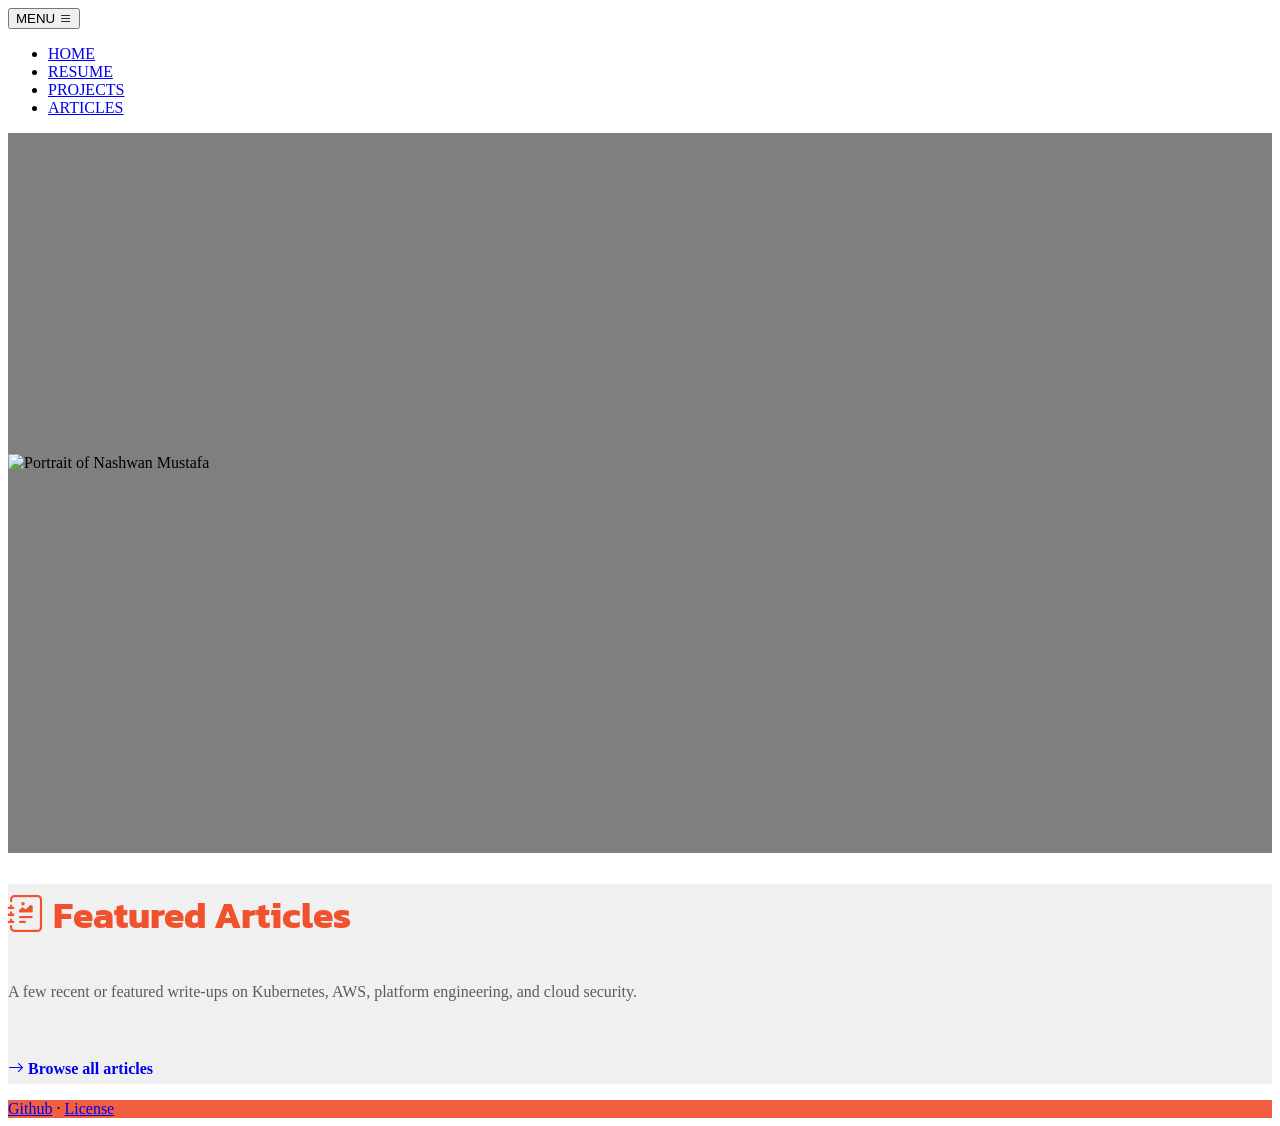
==== index.html @ 727911ab "improved auto-markdown version" ====
<!DOCTYPE html>
<html lang="en">

<head>
    <meta charset="utf-8" />
    <meta name="viewport" content="width=device-width, initial-scale=1, shrink-to-fit=no" />
    <meta name="description" content="Nashwan Mustafa, Lead Platform Engineer focused on Kubernetes, cloud platforms, DevSecOps, and technical writing." />
    <meta name="author" content="Nashwan Mustafa" />
    <title id="title"></title>
    <link rel="icon" type="image/x-icon" href="static/assets/favicon.ico" />
    <link href="https://cdn.jsdelivr.net/npm/bootstrap-icons@1.5.0/font/bootstrap-icons.css" rel="stylesheet" />
    <link rel="preconnect" href="https://fonts.gstatic.com" />
    <link href="https://fonts.googleapis.com/css2?family=Newsreader:ital,wght@0,600;1,600&amp;display=swap"
        rel="stylesheet" />
    <link
        href="https://fonts.googleapis.com/css2?family=Mulish:ital,wght@0,300;0,500;0,600;0,700;1,300;1,500;1,600;1,700&amp;display=swap"
        rel="stylesheet" />
    <link href="https://fonts.googleapis.com/css2?family=Kanit:ital,wght@0,400;1,400&amp;display=swap"
        rel="stylesheet" />
    <link type="text/css" href="static/css/styles.css" rel="stylesheet" />
    <link type="text/css" href="static/css/main.css" rel="stylesheet" />
</head>

<body id="page-top">
    <nav class="header navbar navbar-expand-lg navbar-light fixed-top shadow-sm" id="mainNav">
        <div class="container px-5">
            <a id="page-top-title" class="navbar-brand fw-bold" href="index.html"></a>
            <button class="navbar-toggler" type="button" data-bs-toggle="collapse" data-bs-target="#navbarResponsive"
                aria-controls="navbarResponsive" aria-expanded="false" aria-label="Toggle navigation">
                MENU
                <i class="bi-list"></i>
            </button>
            <div class="collapse navbar-collapse" id="navbarResponsive">
                <ul class="navbar-nav ms-auto me-4 my-3 my-lg-0">
                    <li class="nav-item">
                        <a class="nav-link me-lg-3" href="index.html">HOME</a>
                    </li>
                    <li class="nav-item">
                        <a class="nav-link me-lg-3" href="resume.html">RESUME</a>
                    </li>
                    <li class="nav-item">
                        <a class="nav-link me-lg-3" href="projects.html">PROJECTS</a>
                    </li>
                    <li class="nav-item">
                        <a class="nav-link me-lg-3" href="index_articles.html">ARTICLES</a>
                    </li>
                </ul>
            </div>
        </div>
    </nav>

    <section class="top-section" style="background-image: url('static/assets/img/background.jpeg');">
        <div class="top-section-content">
            <div class="container px-5">
                <div class="row">
                    <div class="col-lg-8">
                        <h2 id="top-section-bg-text" class="text-white display-3 lh-1 mb-4 font-alt" style="font-size: 40px;"></h2>
                    </div>
                    <div class="col-lg-4">
                        <div class="user-photo photo"><img class="shadow" src="static/assets/img/photo.png" alt="Portrait of Nashwan Mustafa"></div>
                    </div>
                </div>
            </div>
        </div>
    </section>

    <section class="bg-gradient-primary-to-secondary-light mt5 md5" id="home">
        <div class="container px-5">
            <header>
                <h2 id="home-subtitle" class="section-kicker"></h2>
            </header>
            <div class="main-body" id="home-md" data-md-section="home"></div>
        </div>
    </section>

    <section class="bg-gradient-primary-to-secondary-gray mt5 md5" id="articles">
        <div class="container px-5">
            <header>
                <h2><i class="bi bi-journal-richtext"></i>&nbsp;Featured Articles</h2>
            </header>
            <p class="section-intro">
                A few recent or featured write-ups on Kubernetes, AWS, platform engineering, and cloud security.
            </p>
            <div id="article-list-featured" class="article-grid" data-article-list="featured" data-article-limit="3"></div>
            <p class="section-link">
                <a href="index_articles.html"><i class="bi bi-arrow-right"></i>&nbsp;Browse all articles</a>
            </p>
        </div>
    </section>

    <footer class="bg-bottom text-center py-5" style="background-color: #f05f40;">
        <div class="container px-5">
            <div class="text-white-50 small">
                <div id="copyright-text" class="mb-2"></div>
                <a id="github-link" href="https://github.com/nbmustafa">Github</a>
                <span class="mx-1">&middot;</span>
                <a id="license-link" href="https://github.com/nbmustafa/nbmustafa.github.io/blob/gh-pages/LICENSE">License</a>
            </div>
        </div>
    </footer>

    <script type="text/javascript" src="static/js/bootstrap.bundle.min.js"></script>
    <script type="text/javascript" src="static/js/marked.min.js"></script>
    <script type="text/javascript" src="static/js/js-yaml.min.js"></script>
    <script>
        MathJax = {
            tex: { inlineMath: [['$', '$']] }
        };
    </script>
    <script type="text/javascript" id="MathJax-script" src="https://cdn.jsdelivr.net/npm/mathjax@3/es5/tex-svg.js"></script>
    <script type="text/javascript" src="static/js/scripts.js"></script>
</body>

</html>
---- static/css/main.css ----
@import "./styles.css";


:root{
    --h-title-color:#f0522e;
    --surface-color: #fffaf7;
    --border-soft: rgba(240, 82, 46, 0.16);
    --text-muted: #5f5a57;
}

.header {
    border-bottom: solid 2px var(--bs-blue);
}

.bg-bottom {
    background-color: var(--h-title-color);
}

.top-section {
    position: relative;
    padding: 10rem 0;
    background-position: center;
    background-size: cover;
    height: 25rem;
}

.top-section h2 {
    font-weight: 400;
}

.top-section .top-section-content {
    position: relative;
    z-index: 1;
}

.top-section:before {
    content: "";
    position: absolute;
    top: 0;
    left: 0;
    width: 100%;
    height: 100%;
    background: rgba(0, 0, 0, 0.5);
}

section header h2{
    font-family: "Kanit", -apple-system, BlinkMacSystemFont, "Segoe UI", Roboto, "Helvetica Neue", Arial, sans-serif, "Apple Color Emoji", "Segoe UI Emoji", "Segoe UI Symbol", "Noto Color Emoji" !important;
    color: var(--h-title-color);
    font-size: 2.3rem;
    line-height: 4rem;
}

section .main-body{
    font-size: 1.1rem;
    font-weight: 200;
    line-height: 2.4rem;
}

.section-kicker {
    color: var(--h-title-color);
    font-size: 1.1rem !important;
    letter-spacing: 0.06em;
    text-transform: uppercase;
}

.section-intro,
.section-link,
.article-back-link {
    color: var(--text-muted);
    font-size: 1rem;
    line-height: 1.8rem;
}

.page-header {
    padding-top: 2rem;
}

.page-hero {
    height: auto;
    min-height: 22rem;
    display: flex;
    align-items: flex-end;
}

.page-hero-copy {
    position: relative;
    z-index: 2;
    color: #fff;
    max-width: 44rem;
}

.page-hero-kicker {
    text-transform: uppercase;
    letter-spacing: 0.08em;
    font-size: 0.9rem;
    margin-bottom: 0.75rem;
}

.page-hero-title {
    font-size: clamp(2.5rem, 5vw, 4rem);
    margin-bottom: 1rem;
}

.page-hero-summary {
    font-size: 1.1rem;
    line-height: 1.9rem;
}

.article-grid,
.article-list {
    display: grid;
    gap: 1.5rem;
    margin-top: 2rem;
}

.article-grid {
    grid-template-columns: repeat(auto-fit, minmax(220px, 1fr));
}

.article-card {
    background: var(--surface-color);
    border: 1px solid var(--border-soft);
    border-radius: 1rem;
    padding: 1.5rem;
    box-shadow: 0 1rem 2.2rem rgba(28, 18, 13, 0.06);
}

.article-card-featured {
    height: 100%;
}

.article-meta {
    color: var(--h-title-color);
    font-size: 0.85rem;
    font-weight: 700;
    letter-spacing: 0.05em;
    margin-bottom: 0.8rem;
    text-transform: uppercase;
}

.article-card-title {
    font-size: 1.35rem;
    line-height: 1.6rem;
    margin-bottom: 0.9rem;
}

.article-card-summary {
    color: var(--text-muted);
    font-size: 1rem;
    line-height: 1.75rem;
    margin-bottom: 1rem;
}

.article-card-link {
    margin-bottom: 0;
}

.article-card-link a,
.section-link a,
.article-back-link a {
    font-weight: 700;
    text-decoration: none;
}


.bg-gradient-primary-to-secondary-light {
    background: linear-gradient(45deg, #fcfcfc, #ffffff) !important;
}

.bg-gradient-primary-to-secondary-gray {
    background: linear-gradient(45deg, #f0f0f0, #f1f1f1) !important;
}



.on-top {
    position: relative;
    z-index: 10000;
}

.top-bg {
    background-position: center;
    background-size: fill;
    width: 100%;
    height: 100%;
}

.top-bg::before {
    content: "";
    position: absolute;
    top: 0;
    left: 0;
    width: 100%;
    height: 100%;
    background: rgba(0, 0, 0, 0.4);
}



.photo {
    position: relative;
}

.photo img {
    margin-right: 10%;
    height: 12rem;
    margin-top: 8rem;
}


.photo .screen {
    position: absolute;
    background-size: cover;
    pointer-events: auto;
}

.photo .button {
    position: absolute;
    cursor: pointer;
}

@media screen and (max-width: 991px) {

    .page-hero {
        min-height: 18rem;
    }

    .photo img {
        height: 12rem;
        margin-top: 3rem;
    }

}

@media screen and (max-width: 736px) {

    .article-grid,
    .article-list {
        gap: 1rem;
    }

    .photo img {
        height: 7rem;
        margin-top: 7rem;
    }

}

/* 
.page-top-title {
    border-bottom: 2px solid red;
} */
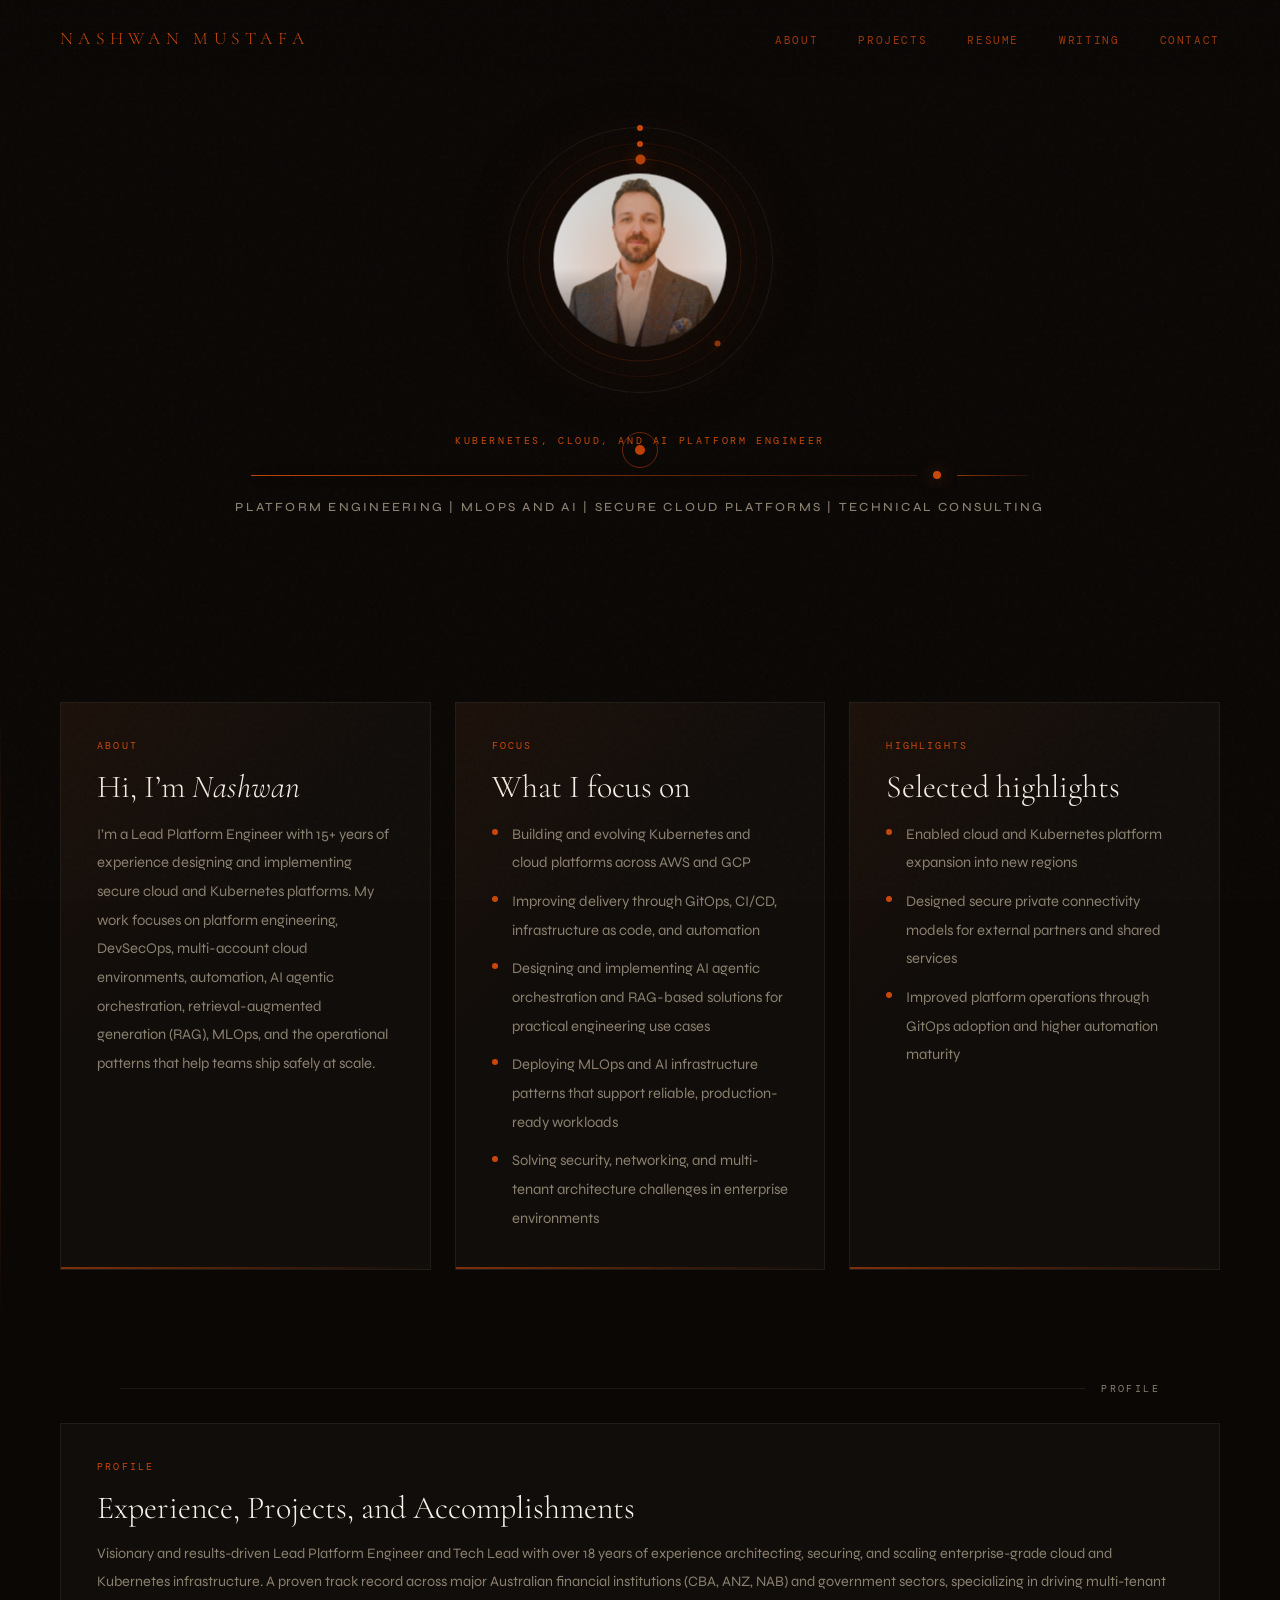
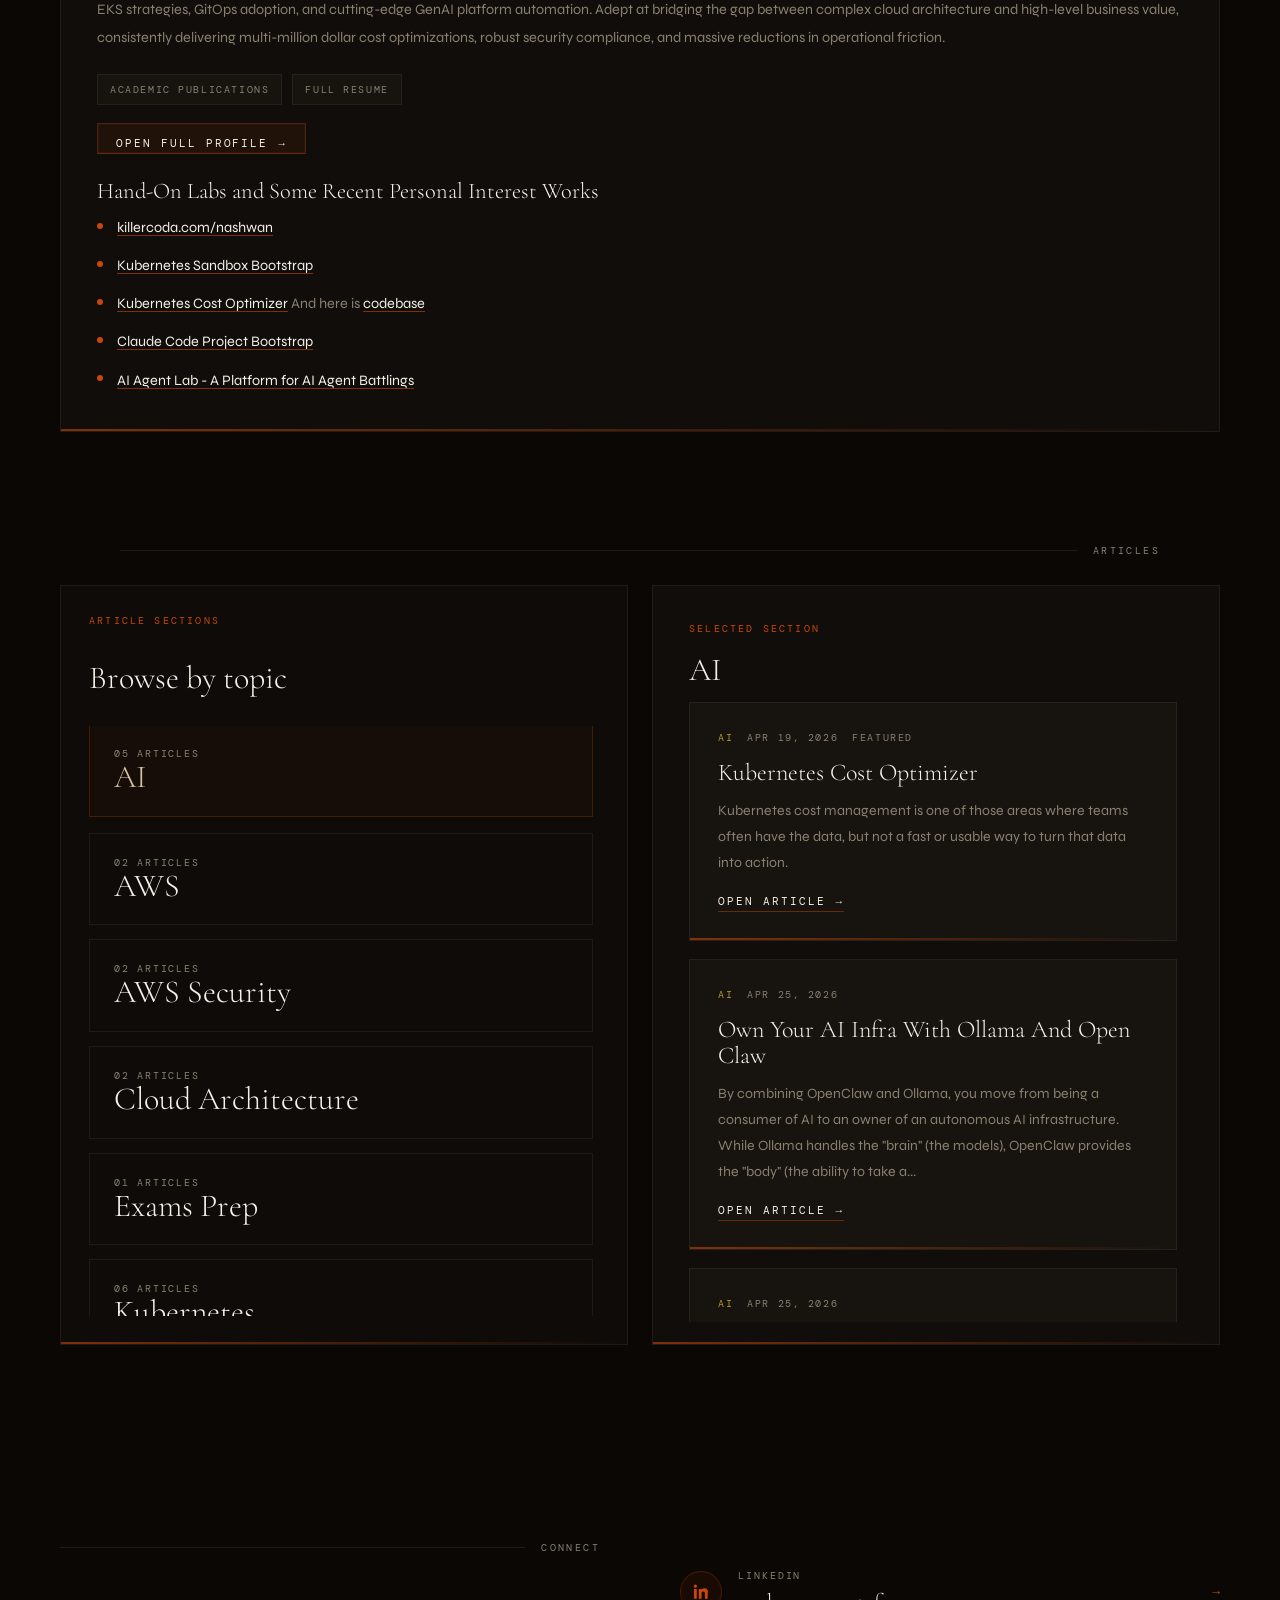
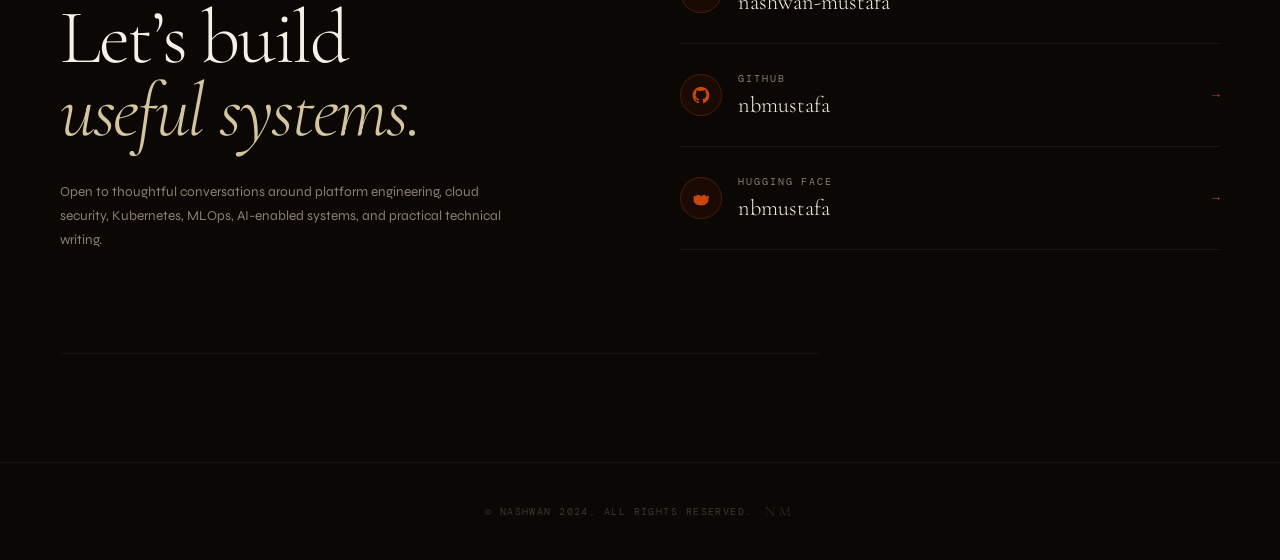
==== commit 0d2a14e7: "new style" ====
--- a/index.html
+++ b/index.html
@@ -1,114 +1,1543 @@
 <!DOCTYPE html>
 <html lang="en">
-
 <head>
-    <meta charset="utf-8" />
-    <meta name="viewport" content="width=device-width, initial-scale=1, shrink-to-fit=no" />
-    <meta name="description" content="Nashwan Mustafa, Lead Platform Engineer focused on Kubernetes, cloud platforms, DevSecOps, and technical writing." />
-    <meta name="author" content="Nashwan Mustafa" />
-    <title id="title"></title>
-    <link rel="icon" type="image/x-icon" href="static/assets/favicon.ico" />
-    <link href="https://cdn.jsdelivr.net/npm/bootstrap-icons@1.5.0/font/bootstrap-icons.css" rel="stylesheet" />
-    <link rel="preconnect" href="https://fonts.gstatic.com" />
-    <link href="https://fonts.googleapis.com/css2?family=Newsreader:ital,wght@0,600;1,600&amp;display=swap"
-        rel="stylesheet" />
-    <link
-        href="https://fonts.googleapis.com/css2?family=Mulish:ital,wght@0,300;0,500;0,600;0,700;1,300;1,500;1,600;1,700&amp;display=swap"
-        rel="stylesheet" />
-    <link href="https://fonts.googleapis.com/css2?family=Kanit:ital,wght@0,400;1,400&amp;display=swap"
-        rel="stylesheet" />
-    <link type="text/css" href="static/css/styles.css" rel="stylesheet" />
-    <link type="text/css" href="static/css/main.css" rel="stylesheet" />
+<meta charset="UTF-8">
+<meta name="viewport" content="width=device-width, initial-scale=1.0">
+<title>Nashwan Mustafa | Platform and AI Engineering</title>
+<link rel="icon" href="./favicon.ico?v=2" sizes="any">
+<link rel="shortcut icon" href="./favicon.ico?v=2" type="image/x-icon">
+<link rel="preconnect" href="https://fonts.googleapis.com">
+<link rel="preconnect" href="https://fonts.gstatic.com" crossorigin>
+<link href="https://fonts.googleapis.com/css2?family=Cormorant+Garamond:ital,wght@0,300;0,400;0,600;1,300;1,400&family=Syne:wght@400;500;700;800&family=DM+Mono:ital,wght@0,300;1,300&display=swap" rel="stylesheet">
+<style>
+  *, *::before, *::after { margin: 0; padding: 0; box-sizing: border-box; }
+
+  :root {
+    --ink: #0a0705;
+    --cream: #f5f0e8;
+    --sand: #d4c4a0;
+    --ember: #c8470a;
+    --gold: #b8972a;
+    --mist: #8a8070;
+    --deep: #1a1410;
+    --panel: rgba(212,196,160,0.03);
+    --line: rgba(212,196,160,0.08);
+  }
+
+  html { scroll-behavior: smooth; }
+
+  body {
+    background: var(--ink);
+    color: var(--cream);
+    font-family: 'Syne', sans-serif;
+    overflow-x: hidden;
+  }
+
+  body.custom-cursor-enabled {
+    cursor: none;
+  }
+
+  body::before {
+    content: '';
+    position: fixed;
+    inset: 0;
+    background-image: url("data:image/svg+xml,%3Csvg viewBox='0 0 256 256' xmlns='http://www.w3.org/2000/svg'%3E%3Cfilter id='noise'%3E%3CfeTurbulence type='fractalNoise' baseFrequency='0.9' numOctaves='4' stitchTiles='stitch'/%3E%3C/filter%3E%3Crect width='100%25' height='100%25' filter='url(%23noise)' opacity='0.04'/%3E%3C/svg%3E");
+    pointer-events: none;
+    z-index: 100;
+    opacity: 0.6;
+  }
+
+  a { color: inherit; }
+
+  .cursor {
+    position: fixed;
+    width: 10px;
+    height: 10px;
+    background: var(--ember);
+    border-radius: 50%;
+    pointer-events: none;
+    z-index: 9999;
+    transition: transform 0.1s ease;
+    mix-blend-mode: difference;
+    will-change: transform;
+  }
+
+  .cursor-ring {
+    position: fixed;
+    width: 36px;
+    height: 36px;
+    border: 1px solid rgba(200,71,10,0.5);
+    border-radius: 50%;
+    pointer-events: none;
+    z-index: 9998;
+    transition: transform 0.25s ease, width 0.3s, height 0.3s, border-color 0.3s;
+    will-change: transform;
+  }
+
+  .cursor-ring.hover {
+    width: 60px;
+    height: 60px;
+    border-color: var(--gold);
+  }
+
+  nav {
+    position: fixed;
+    top: 0;
+    left: 0;
+    right: 0;
+    z-index: 50;
+    padding: 28px 60px;
+    display: flex;
+    justify-content: space-between;
+    align-items: center;
+  }
+
+  nav::after {
+    content: '';
+    position: absolute;
+    inset: 0;
+    background: linear-gradient(to bottom, rgba(10,7,5,0.92), transparent);
+    z-index: -1;
+    pointer-events: none;
+  }
+
+  .nav-logo {
+    font-family: 'Cormorant Garamond', serif;
+    font-size: 1.1rem;
+    font-weight: 300;
+    letter-spacing: 0.3em;
+    text-transform: uppercase;
+    color: var(--ember);
+    text-decoration: none;
+  }
+
+  .nav-links {
+    display: flex;
+    gap: 40px;
+    list-style: none;
+  }
+
+  .nav-links a {
+    font-family: 'DM Mono', monospace;
+    font-size: 0.68rem;
+    letter-spacing: 0.15em;
+    text-transform: uppercase;
+    color: rgba(200,71,10,0.78);
+    text-decoration: none;
+    transition: color 0.3s;
+  }
+
+  .nav-links a:hover,
+  .nav-links a:focus-visible { color: var(--ember); }
+
+  .hero {
+    position: relative;
+    min-height: 78vh;
+    display: flex;
+    flex-direction: column;
+    align-items: center;
+    justify-content: flex-start;
+    overflow: hidden;
+    padding: 110px 60px 10px;
+  }
+
+  .hero-left {
+    display: flex;
+    flex-direction: column;
+    align-items: center;
+    justify-content: flex-start;
+    text-align: center;
+    padding: 24px 0 0;
+    margin-left: 0;
+    max-width: 900px;
+    position: relative;
+    z-index: 2;
+    order: 2;
+  }
+
+  .hero-eyebrow {
+    font-family: 'DM Mono', monospace;
+    font-size: 0.65rem;
+    letter-spacing: 0.25em;
+    color: var(--ember);
+    text-transform: uppercase;
+    margin-bottom: 24px;
+    opacity: 0;
+    animation: fadeUp 0.8s 0.3s forwards;
+  }
+
+  .hero-signal {
+    display: flex;
+    align-items: center;
+    gap: 16px;
+    justify-content: center;
+    width: 100%;
+    margin-bottom: 6px;
+    opacity: 0;
+    animation: fadeUp 0.9s 0.5s forwards;
+  }
+
+  .hero-signal-line {
+    display: block;
+    height: 1px;
+    border-radius: 999px;
+    background: linear-gradient(90deg, rgba(200,71,10,0.95), rgba(200,71,10,0.18));
+    box-shadow: 0 0 16px rgba(200,71,10,0.18);
+  }
+
+  .hero-signal-line.long {
+    position: relative;
+    width: clamp(420px, 52vw, 760px);
+    overflow: visible;
+  }
+
+  .hero-signal-line.short {
+    width: 72px;
+    opacity: 0.75;
+  }
+
+  .hero-signal-dot {
+    width: 8px;
+    height: 8px;
+    border-radius: 50%;
+    background: var(--ember);
+    box-shadow: 0 0 16px rgba(200,71,10,0.55);
+  }
+
+  .hero-role {
+    margin-top: 14px;
+    display: flex;
+    align-items: center;
+    justify-content: center;
+    opacity: 0;
+    animation: fadeUp 0.8s 0.8s forwards;
+  }
+
+  .hero-role-line {
+    display: none;
+  }
+
+  .hero-role-text {
+    white-space: nowrap;
+    font-size: 0.78rem;
+    font-weight: 500;
+    letter-spacing: 0.18em;
+    text-transform: uppercase;
+    color: var(--mist);
+  }
+
+  .hero-right {
+    position: relative;
+    width: 100%;
+    min-height: 300px;
+    overflow: visible;
+    order: 1;
+  }
+
+  .hero-art {
+    position: absolute;
+    top: 50%;
+    left: 50%;
+    display: flex;
+    align-items: center;
+    justify-content: center;
+    transform: translate(-50%, -50%);
+    z-index: 0;
+  }
+
+  .geo-ring {
+    position: absolute;
+    border-radius: 50%;
+    border: 1px solid rgba(212,196,160,0.08);
+  }
+
+  .geo-ring:nth-child(1) { width: 266px; height: 266px; animation: rotateSlow 40s linear infinite; }
+  .geo-ring:nth-child(2) { width: 234px; height: 234px; border-color: rgba(200,71,10,0.1); animation: rotateSlow 28s linear infinite reverse; }
+  .geo-ring:nth-child(3) { display: none; }
+
+  .geo-ring::before {
+    content: '';
+    position: absolute;
+    width: 6px;
+    height: 6px;
+    background: var(--ember);
+    border-radius: 50%;
+    top: -3px;
+    left: 50%;
+    transform: translateX(-50%);
+  }
+
+  .hero-portrait-wrap {
+    position: absolute;
+    top: 50%;
+    left: 50%;
+    display: flex;
+    align-items: center;
+    justify-content: center;
+    transform: translate(-50%, -50%);
+    z-index: 1;
+  }
+
+  .hero-portrait-orbit {
+    position: absolute;
+    width: 203px;
+    height: 203px;
+    border-radius: 50%;
+    border: 1px solid rgba(200,71,10,0.22);
+    opacity: 0.9;
+    animation: rotateSlow 24s linear infinite;
+  }
+
+  .hero-portrait-orbit::before,
+  .hero-portrait-orbit::after {
+    content: '';
+    position: absolute;
+    border-radius: 50%;
+  }
+
+  .hero-portrait-orbit::before {
+    width: 10px;
+    height: 10px;
+    top: -5px;
+    left: 50%;
+    transform: translateX(-50%);
+    background: var(--ember);
+    box-shadow: 0 0 18px rgba(200,71,10,0.65);
+  }
+
+  .hero-portrait-orbit::after {
+    width: 6px;
+    height: 6px;
+    right: 20px;
+    bottom: 14px;
+    background: rgba(200,71,10,0.78);
+    box-shadow: 0 0 14px rgba(200,71,10,0.45);
+  }
+
+  .hero-portrait-bg {
+    width: 173px;
+    height: 173px;
+    border-radius: 50%;
+    background: linear-gradient(160deg, #2a1f14 0%, #1a1008 60%, #0d0805 100%);
+    position: relative;
+    overflow: hidden;
+    opacity: 0;
+    animation: fadeIn 1.2s 1s forwards;
+    box-shadow: 0 0 120px rgba(200,71,10,0.12), inset 0 0 60px rgba(0,0,0,0.5);
+  }
+
+  .hero-portrait-bg:hover {
+    box-shadow: 0 0 150px rgba(200,71,10,0.18), inset 0 0 60px rgba(0,0,0,0.42);
+  }
+
+  .hero-portrait-image {
+    position: absolute;
+    inset: 0;
+    width: 100%;
+    height: 100%;
+    display: block;
+    object-fit: cover;
+    object-position: center 20%;
+    filter: saturate(0.98) contrast(1.06) brightness(1.02);
+    z-index: 0;
+    pointer-events: none;
+    user-select: none;
+    -webkit-user-select: none;
+    -webkit-user-drag: none;
+  }
+
+  .hero-portrait-bg::before {
+    content: '';
+    position: absolute;
+    inset: 0;
+    background:
+      linear-gradient(to top, rgba(10,7,5,0.68) 0%, rgba(10,7,5,0.12) 45%, rgba(10,7,5,0.18) 100%),
+      radial-gradient(circle at 50% 20%, rgba(212,196,160,0.18), transparent 55%);
+    z-index: 1;
+  }
+
+  .hero-portrait-bg::after {
+    content: none;
+    position: absolute;
+    bottom: 24px;
+    left: 50%;
+    transform: translateX(-50%);
+    font-family: 'Cormorant Garamond', serif;
+    font-size: 9rem;
+    font-weight: 300;
+    color: rgba(212,196,160,0.08);
+    letter-spacing: -0.05em;
+    line-height: 1;
+    z-index: 2;
+  }
+
+  .hero-portrait-glow {
+    position: absolute;
+    bottom: -40px;
+    left: 50%;
+    transform: translateX(-50%);
+    width: 200px;
+    height: 200px;
+    background: radial-gradient(circle, rgba(200,71,10,0.25) 0%, transparent 70%);
+    border-radius: 50%;
+    z-index: 2;
+  }
+
+  .hero-orbit-copy {
+    display: none;
+  }
+
+  .section-divider {
+    display: flex;
+    align-items: center;
+    gap: 16px;
+    padding: 0 60px;
+    margin-bottom: 28px;
+  }
+
+  .divider-num {
+    display: none;
+  }
+
+  .divider-line {
+    flex: 1;
+    height: 1px;
+    background: rgba(212,196,160,0.1);
+  }
+
+  .divider-label {
+    font-family: 'DM Mono', monospace;
+    font-size: 0.6rem;
+    letter-spacing: 0.25em;
+    text-transform: uppercase;
+    color: var(--mist);
+  }
+
+  .about {
+    padding: 0 60px 56px;
+    display: block;
+    position: relative;
+  }
+
+  .about::before {
+    content: '';
+    position: absolute;
+    top: 0;
+    left: 0;
+    width: 1px;
+    height: 100%;
+    background: linear-gradient(to bottom, transparent, rgba(200,71,10,0.2) 30%, rgba(200,71,10,0.2) 70%, transparent);
+  }
+
+  .about-heading {
+    font-family: 'Cormorant Garamond', serif;
+    font-size: clamp(2rem, 3vw, 3rem);
+    font-weight: 300;
+    line-height: 1.2;
+    color: var(--cream);
+    margin-bottom: 32px;
+  }
+
+  .about-heading em { font-style: italic; color: var(--sand); }
+
+  .about-grid {
+    display: grid;
+    grid-template-columns: repeat(3, minmax(0, 1fr));
+    gap: 24px;
+    align-items: stretch;
+  }
+
+  .about-card {
+    background: var(--panel);
+    border: 1px solid var(--line);
+    padding: 36px;
+    position: relative;
+    overflow: hidden;
+    min-height: 100%;
+    display: flex;
+    flex-direction: column;
+    transition: transform 0.3s ease, border-color 0.3s ease, background 0.3s ease;
+  }
+
+  .about-card::before {
+    content: '';
+    position: absolute;
+    left: 0;
+    right: 0;
+    bottom: 0;
+    height: 2px;
+    background: linear-gradient(90deg, var(--ember), transparent);
+    opacity: 0.6;
+  }
+
+  .about-card::after {
+    content: '';
+    position: absolute;
+    inset: 0;
+    background: linear-gradient(135deg, rgba(200,71,10,0.06), transparent 38%, transparent 100%);
+    pointer-events: none;
+  }
+
+  .about-card:hover {
+    transform: translateY(-4px);
+    border-color: rgba(200,71,10,0.2);
+    background: rgba(200,71,10,0.035);
+  }
+
+  .about-card-label {
+    font-family: 'DM Mono', monospace;
+    font-size: 0.62rem;
+    letter-spacing: 0.22em;
+    text-transform: uppercase;
+    color: var(--ember);
+    margin-bottom: 18px;
+  }
+
+  .about-card-title {
+    font-family: 'Cormorant Garamond', serif;
+    font-size: 2rem;
+    font-weight: 300;
+    line-height: 1.05;
+    color: var(--cream);
+    margin-bottom: 16px;
+  }
+
+  .rich-markdown {
+    font-size: 0.92rem;
+    line-height: 1.95;
+    color: var(--mist);
+  }
+
+  .rich-markdown > * + * { margin-top: 10px; }
+
+  .rich-markdown h1,
+  .rich-markdown h2,
+  .rich-markdown h3,
+  .rich-markdown h4 {
+    font-family: 'Cormorant Garamond', serif;
+    font-weight: 300;
+    line-height: 1.15;
+    color: var(--cream);
+    margin-top: 16px;
+    margin-bottom: 8px;
+  }
+
+  .rich-markdown > :first-child {
+    margin-top: 0;
+  }
+
+  .rich-markdown h2 { font-size: 2rem; }
+  .rich-markdown h3 { font-size: 1.4rem; }
+  .rich-markdown h4 { font-size: 1.1rem; color: var(--sand); }
+
+  .rich-markdown p { max-width: 860px; }
+
+  .rich-markdown ul,
+  .rich-markdown ol {
+    list-style: none;
+    display: grid;
+    gap: 10px;
+  }
+
+  .rich-markdown ul li,
+  .rich-markdown ol li {
+    position: relative;
+    padding-left: 20px;
+  }
+
+  .rich-markdown ul li::before,
+  .rich-markdown ol li::before {
+    content: '';
+    position: absolute;
+    left: 0;
+    top: 0.82em;
+    width: 6px;
+    height: 6px;
+    border-radius: 50%;
+    background: var(--ember);
+    transform: translateY(-50%);
+  }
+
+  .rich-markdown a {
+    color: var(--cream);
+    text-decoration-color: rgba(200,71,10,0.6);
+    text-underline-offset: 0.18em;
+  }
+
+  .rich-markdown strong { color: var(--cream); font-weight: 600; }
+  .rich-markdown em { color: var(--sand); }
+
+  .rich-markdown code {
+    font-family: 'DM Mono', monospace;
+    font-size: 0.86em;
+    color: var(--cream);
+    background: rgba(212,196,160,0.06);
+    padding: 0.12em 0.4em;
+    border-radius: 999px;
+  }
+
+  .rich-markdown pre {
+    background: rgba(0,0,0,0.28);
+    border: 1px solid var(--line);
+    padding: 22px;
+    overflow-x: auto;
+    border-radius: 4px;
+  }
+
+  .rich-markdown pre code {
+    background: none;
+    padding: 0;
+    border-radius: 0;
+    color: var(--sand);
+  }
+
+  .rich-markdown blockquote {
+    border-left: 2px solid rgba(200,71,10,0.45);
+    padding-left: 18px;
+    color: var(--sand);
+  }
+
+  .rich-markdown hr {
+    border: 0;
+    border-top: 1px solid rgba(212,196,160,0.14);
+    margin: 20px 0;
+  }
+
+  .rich-markdown img {
+    display: block;
+    max-width: 100%;
+    height: auto;
+    border-radius: 10px;
+    border: 1px solid rgba(212,196,160,0.08);
+  }
+
+  .table-wrap {
+    width: 100%;
+    overflow-x: auto;
+  }
+
+  .rich-markdown table {
+    width: 100%;
+    min-width: 520px;
+    border-collapse: collapse;
+    font-size: 0.88rem;
+  }
+
+  .rich-markdown th,
+  .rich-markdown td {
+    text-align: left;
+    vertical-align: top;
+    padding: 12px 14px;
+    border-bottom: 1px solid rgba(212,196,160,0.08);
+  }
+
+  .rich-markdown th {
+    color: var(--cream);
+    font-family: 'DM Mono', monospace;
+    font-size: 0.68rem;
+    letter-spacing: 0.12em;
+    text-transform: uppercase;
+    background: rgba(212,196,160,0.03);
+  }
+
+  .rich-markdown tbody tr:hover {
+    background: rgba(212,196,160,0.02);
+  }
+
+  .projects,
+  .resume,
+  .publications,
+  .writing {
+    padding: 56px 60px;
+  }
+
+  .projects-bg,
+  .writing-bg {
+    position: relative;
+  }
+
+  .projects-grid,
+  .resume-grid,
+  .writing-grid,
+  .publications-grid {
+    display: grid;
+    gap: 24px;
+  }
+
+  .projects-grid {
+    grid-template-columns: repeat(2, minmax(0, 1fr));
+  }
+
+  .projects-grid .resume-card.full {
+    grid-column: 1 / -1;
+  }
+
+  .resume-grid {
+    grid-template-columns: repeat(12, minmax(0, 1fr));
+  }
+
+  .writing-grid {
+    grid-template-columns: repeat(2, minmax(0, 1fr));
+    align-items: stretch;
+    grid-auto-rows: 1fr;
+  }
+
+  .writing-grid > * {
+    height: 100%;
+  }
+
+  .publications-grid {
+    grid-template-columns: 1fr;
+  }
+
+  .project-card,
+  .resume-card,
+  .publication-card,
+  .writing-panel,
+  .article-card,
+  .article-viewer-panel {
+    background: var(--panel);
+    border: 1px solid var(--line);
+    position: relative;
+    overflow: hidden;
+  }
+
+  .project-card,
+  .resume-card,
+  .publication-card,
+  .writing-panel { padding: 36px; }
+
+  .project-card::before,
+  .resume-card::before,
+  .publication-card::before,
+  .writing-panel::before,
+  .article-topic-card::before,
+  .article-card::before,
+  .article-viewer-panel::before {
+    content: '';
+    position: absolute;
+    left: 0;
+    right: 0;
+    bottom: 0;
+    height: 2px;
+    background: linear-gradient(90deg, var(--ember), transparent);
+    opacity: 0.6;
+  }
+
+  .project-index,
+  .resume-label,
+  .publication-label,
+  .writing-label {
+    font-family: 'DM Mono', monospace;
+    font-size: 0.62rem;
+    letter-spacing: 0.22em;
+    text-transform: uppercase;
+    color: var(--ember);
+    margin-bottom: 18px;
+  }
+
+  .project-title,
+  .resume-title,
+  .publication-title,
+  .writing-title {
+    font-family: 'Cormorant Garamond', serif;
+    font-size: 2rem;
+    font-weight: 300;
+    line-height: 1.05;
+    color: var(--cream);
+    margin-bottom: 16px;
+  }
+
+  .project-summary,
+  .resume-card .rich-markdown,
+  .publication-card .rich-markdown,
+  .writing-panel .rich-markdown {
+    font-size: 0.9rem;
+  }
+
+  .section-intro {
+    margin-bottom: 32px;
+  }
+
+  .project-points {
+    margin-top: 20px;
+    display: grid;
+    gap: 12px;
+    list-style: none;
+  }
+
+  .project-points li {
+    color: var(--mist);
+    padding-left: 18px;
+    position: relative;
+    line-height: 1.8;
+  }
+
+  .project-points li::before {
+    content: '';
+    position: absolute;
+    left: 0;
+    top: 0.8em;
+    width: 6px;
+    height: 6px;
+    border-radius: 50%;
+    background: var(--gold);
+    transform: translateY(-50%);
+  }
+
+  .resume-card.half {
+    grid-column: span 6;
+  }
+
+  .resume-card.third {
+    grid-column: span 4;
+  }
+
+  .resume-card.full {
+    grid-column: 1 / -1;
+  }
+
+  .resume-launcher .rich-markdown {
+    max-width: none;
+    width: 100%;
+  }
+
+  .resume-launcher .rich-markdown p {
+    max-width: none;
+    width: 100%;
+  }
+
+  .resume-meta {
+    display: flex;
+    flex-wrap: wrap;
+    gap: 10px;
+    margin-top: 22px;
+  }
+
+  .resume-meta span {
+    display: inline-flex;
+    align-items: center;
+    padding: 8px 12px;
+    border: 1px solid rgba(212,196,160,0.08);
+    background: rgba(212,196,160,0.03);
+    font-family: 'DM Mono', monospace;
+    font-size: 0.62rem;
+    letter-spacing: 0.16em;
+    text-transform: uppercase;
+    color: var(--mist);
+  }
+
+  .resume-link {
+    margin-top: 24px;
+    display: inline-flex;
+    align-items: center;
+    gap: 10px;
+    padding: 12px 18px;
+    border: 1px solid rgba(200,71,10,0.28);
+    background: rgba(200,71,10,0.08);
+    color: var(--cream);
+    box-shadow: inset 0 0 0 1px rgba(212,196,160,0.04);
+    transition: transform 0.25s ease, background 0.25s ease, border-color 0.25s ease;
+  }
+
+  .resume-link:hover,
+  .resume-link:focus-visible {
+    transform: translateY(-2px);
+    background: rgba(200,71,10,0.12);
+    border-color: rgba(200,71,10,0.42);
+  }
+
+  .resume-labs {
+    margin-top: 24px;
+  }
+
+  .articles-column,
+  .article-browser-results {
+    display: grid;
+    gap: 18px;
+  }
+
+  .article-topic-card {
+    display: flex;
+    flex-direction: column;
+    gap: 16px;
+    padding: 28px;
+    background: rgba(212,196,160,0.02);
+    border: 1px solid var(--line);
+    height: 760px;
+    overflow: hidden;
+    position: relative;
+  }
+
+  .article-topic-list {
+    display: grid;
+    gap: 14px;
+    overflow: auto;
+    min-height: 0;
+    padding-right: 6px;
+  }
+
+  .article-topic-list::-webkit-scrollbar {
+    width: 8px;
+  }
+
+  .article-topic-list::-webkit-scrollbar-thumb {
+    background: rgba(212,196,160,0.16);
+  }
+
+  .article-topic-name {
+    font-family: 'Cormorant Garamond', serif;
+    font-size: 2rem;
+    font-weight: 300;
+    line-height: 1.05;
+    color: var(--cream);
+  }
+
+  .article-topic-meta {
+    font-family: 'DM Mono', monospace;
+    font-size: 0.62rem;
+    letter-spacing: 0.18em;
+    text-transform: uppercase;
+    color: var(--mist);
+  }
+
+  .article-topic-button {
+    width: 100%;
+    text-align: left;
+    background: transparent;
+    border: 1px solid var(--line);
+    color: inherit;
+    padding: 22px 24px;
+    cursor: pointer;
+    transition: background 0.25s ease, border-color 0.25s ease, transform 0.25s ease;
+  }
+
+  .article-topic-button:hover,
+  .article-topic-button:focus-visible,
+  .article-topic-button.is-active {
+    background: rgba(200,71,10,0.05);
+    border-color: rgba(200,71,10,0.25);
+    transform: translateY(-2px);
+  }
+
+  .article-topic-button.is-active .article-topic-name {
+    color: var(--sand);
+  }
+
+  .article-card {
+    padding: 28px;
+    transition: transform 0.25s ease, border-color 0.25s ease, background 0.25s ease;
+  }
+
+  .article-card:hover,
+  .article-card:focus-visible {
+    transform: translateY(-4px);
+    border-color: rgba(200,71,10,0.25);
+    background: rgba(200,71,10,0.05);
+  }
+
+  .article-meta {
+    display: flex;
+    gap: 14px;
+    flex-wrap: wrap;
+    align-items: center;
+    margin-bottom: 16px;
+    font-family: 'DM Mono', monospace;
+    font-size: 0.62rem;
+    letter-spacing: 0.16em;
+    text-transform: uppercase;
+    color: var(--mist);
+  }
+
+  .article-topic {
+    color: var(--gold);
+  }
+
+  .article-title {
+    font-family: 'Cormorant Garamond', serif;
+    font-size: 1.5rem;
+    font-weight: 300;
+    line-height: 1.08;
+    color: var(--cream);
+    margin-bottom: 12px;
+  }
+
+  .article-summary {
+    color: var(--mist);
+    line-height: 1.85;
+    font-size: 0.88rem;
+  }
+
+  .article-link {
+    display: inline-flex;
+    margin-top: 18px;
+    align-items: center;
+    gap: 10px;
+    font-family: 'DM Mono', monospace;
+    font-size: 0.68rem;
+    letter-spacing: 0.18em;
+    text-transform: uppercase;
+    color: var(--cream);
+    text-decoration: none;
+    border-bottom: 1px solid rgba(200,71,10,0.45);
+    padding-bottom: 3px;
+  }
+
+  .article-browser-panel {
+    height: 760px;
+    overflow: hidden;
+  }
+
+  .article-browser-results {
+    max-height: 620px;
+    overflow: auto;
+    padding-right: 6px;
+  }
+
+  .article-browser-results::-webkit-scrollbar {
+    width: 8px;
+  }
+
+  .article-browser-results::-webkit-scrollbar-thumb {
+    background: rgba(212,196,160,0.16);
+  }
+
+  .vision-strip {
+    padding: 60px 0;
+    overflow: hidden;
+    border-top: 1px solid rgba(212,196,160,0.06);
+    border-bottom: 1px solid rgba(212,196,160,0.06);
+    position: relative;
+  }
+
+  .marquee-track {
+    display: flex;
+    gap: 0;
+    white-space: nowrap;
+    animation: marquee 22s linear infinite;
+  }
+
+  .marquee-item {
+    display: inline-flex;
+    align-items: center;
+    gap: 32px;
+    padding: 0 32px;
+    flex-shrink: 0;
+  }
+
+  .marquee-text {
+    font-family: 'Cormorant Garamond', serif;
+    font-size: 2.2rem;
+    font-weight: 300;
+    font-style: italic;
+    color: rgba(212,196,160,0.15);
+    letter-spacing: 0.02em;
+  }
+
+  .marquee-dot {
+    width: 5px;
+    height: 5px;
+    background: var(--ember);
+    border-radius: 50%;
+    flex-shrink: 0;
+  }
+
+  .contact {
+    padding: 140px 60px 100px;
+    display: grid;
+    grid-template-columns: 1fr 1fr;
+    gap: 80px;
+    align-items: start;
+    position: relative;
+  }
+
+  .contact-heading {
+    font-family: 'Cormorant Garamond', serif;
+    font-size: clamp(3.5rem, 6vw, 6rem);
+    font-weight: 300;
+    line-height: 0.95;
+    color: var(--cream);
+    letter-spacing: -0.03em;
+  }
+
+  .contact-heading em {
+    display: block;
+    font-style: italic;
+    color: var(--sand);
+  }
+
+  .contact-sub {
+    font-size: 0.85rem;
+    line-height: 1.8;
+    color: var(--mist);
+    margin-top: 32px;
+    max-width: 450px;
+  }
+
+  .contact-links {
+    display: flex;
+    flex-direction: column;
+    gap: 0;
+  }
+
+  .contact-link-item {
+    display: flex;
+    align-items: center;
+    justify-content: space-between;
+    padding: 28px 0;
+    border-bottom: 1px solid rgba(212,196,160,0.08);
+    text-decoration: none;
+    transition: padding-left 0.3s;
+    color: inherit;
+  }
+
+  .contact-link-item:hover,
+  .contact-link-item:focus-visible { padding-left: 12px; }
+
+  .contact-link-main {
+    display: flex;
+    align-items: center;
+    gap: 16px;
+  }
+
+  .contact-icon {
+    width: 42px;
+    height: 42px;
+    display: inline-flex;
+    align-items: center;
+    justify-content: center;
+    border-radius: 50%;
+    border: 1px solid rgba(200,71,10,0.26);
+    background: rgba(200,71,10,0.08);
+    color: var(--ember);
+    font-family: 'DM Mono', monospace;
+    font-size: 0.72rem;
+    letter-spacing: 0.12em;
+    text-transform: uppercase;
+    flex-shrink: 0;
+  }
+
+  .contact-icon svg {
+    width: 20px;
+    height: 20px;
+    display: block;
+  }
+
+  .contact-link-platform {
+    font-family: 'DM Mono', monospace;
+    font-size: 0.6rem;
+    letter-spacing: 0.2em;
+    text-transform: uppercase;
+    color: var(--mist);
+    margin-bottom: 6px;
+  }
+
+  .contact-link-handle {
+    font-family: 'Cormorant Garamond', serif;
+    font-size: 1.4rem;
+    font-weight: 300;
+    color: var(--cream);
+  }
+
+  .contact-arrow {
+    font-family: 'DM Mono', monospace;
+    font-size: 0.8rem;
+    color: var(--ember);
+    transition: transform 0.3s;
+  }
+
+  .contact-link-item:hover .contact-arrow,
+  .contact-link-item:focus-visible .contact-arrow { transform: translateX(6px); }
+
+  .viewer {
+    position: fixed;
+    inset: 0;
+    z-index: 1200;
+    display: none;
+    align-items: center;
+    justify-content: center;
+    padding: 40px;
+  }
+
+  .viewer.is-open { display: flex; }
+
+  .viewer-backdrop {
+    position: absolute;
+    inset: 0;
+    background: rgba(5,3,2,0.88);
+    backdrop-filter: blur(10px);
+  }
+
+  .article-viewer-panel {
+    position: relative;
+    width: min(980px, 100%);
+    max-height: min(88vh, 920px);
+    padding: 32px;
+    overflow: auto;
+    background: rgba(16,11,8,0.96);
+    z-index: 1;
+  }
+
+  .article-viewer-panel::before {
+    display: none;
+  }
+
+  .viewer-close {
+    position: absolute;
+    top: 20px;
+    right: 20px;
+    width: 42px;
+    height: 42px;
+    border-radius: 50%;
+    border: 1px solid var(--line);
+    background: transparent;
+    color: var(--cream);
+    font-family: 'DM Mono', monospace;
+    cursor: pointer;
+  }
+
+  .viewer-close:hover,
+  .viewer-close:focus-visible { border-color: rgba(200,71,10,0.4); }
+
+  .viewer-status {
+    font-family: 'DM Mono', monospace;
+    font-size: 0.68rem;
+    letter-spacing: 0.18em;
+    text-transform: uppercase;
+    color: var(--mist);
+    margin-bottom: 18px;
+  }
+
+  .loading {
+    color: var(--mist);
+    font-family: 'DM Mono', monospace;
+    font-size: 0.72rem;
+    letter-spacing: 0.14em;
+    text-transform: uppercase;
+  }
+
+  footer {
+    padding: 40px 60px;
+    display: flex;
+    justify-content: center;
+    align-items: center;
+    gap: 12px;
+    text-align: center;
+    border-top: 1px solid rgba(212,196,160,0.06);
+  }
+
+  .footer-copy {
+    font-family: 'DM Mono', monospace;
+    font-size: 0.6rem;
+    letter-spacing: 0.15em;
+    color: rgba(138,128,112,0.4);
+    text-transform: uppercase;
+  }
+
+  .footer-mark {
+    font-family: 'Cormorant Garamond', serif;
+    font-size: 0.9rem;
+    font-weight: 300;
+    color: rgba(212,196,160,0.2);
+    letter-spacing: 0.3em;
+    text-transform: uppercase;
+  }
+
+  .support-note {
+    padding: 0 60px 80px;
+  }
+
+  .support-note-inner {
+    border-top: 1px solid rgba(212,196,160,0.06);
+    padding-top: 28px;
+    max-width: 760px;
+  }
+
+  .reveal {
+    opacity: 0;
+    transform: translateY(40px);
+    transition: opacity 0.8s ease, transform 0.8s ease;
+  }
+
+  .reveal.visible {
+    opacity: 1;
+    transform: translateY(0);
+  }
+
+  .reveal-delay-1 { transition-delay: 0.1s; }
+  .reveal-delay-2 { transition-delay: 0.2s; }
+  .reveal-delay-3 { transition-delay: 0.3s; }
+  .reveal-delay-4 { transition-delay: 0.4s; }
+
+  @keyframes fadeUp {
+    from { opacity: 0; transform: translateY(30px); }
+    to { opacity: 1; transform: translateY(0); }
+  }
+
+  @keyframes fadeIn {
+    from { opacity: 0; }
+    to { opacity: 1; }
+  }
+
+  @keyframes rotateSlow {
+    from { transform: rotate(0deg); }
+    to { transform: rotate(360deg); }
+  }
+
+  @keyframes scrollPulse {
+    0%, 100% { opacity: 0.4; transform: scaleY(1); }
+    50% { opacity: 1; transform: scaleY(1.1); }
+  }
+
+  @keyframes scrollDot {
+    0% { transform: translate(-50%, 0); opacity: 0.9; }
+    60% { transform: translate(-50%, 34px); opacity: 1; }
+    100% { transform: translate(-50%, 46px); opacity: 0.15; }
+  }
+
+  @keyframes scrollHalo {
+    0% { transform: translate(-50%, -3px) scale(0.85); opacity: 0.5; }
+    60% { transform: translate(-50%, 26px) scale(1.15); opacity: 0.18; }
+    100% { transform: translate(-50%, 40px) scale(1.4); opacity: 0; }
+  }
+
+  @keyframes roleDot {
+    0% { transform: translate(-50%, -50%); opacity: 0.9; }
+    60% { transform: translate(42px, -50%); opacity: 1; }
+    100% { transform: translate(50px, -50%); opacity: 0.15; }
+  }
+
+  @keyframes roleHalo {
+    0% { transform: translate(-50%, -50%) scale(0.85); opacity: 0.5; }
+    60% { transform: translate(34px, -50%) scale(1.15); opacity: 0.18; }
+    100% { transform: translate(46px, -50%) scale(1.4); opacity: 0; }
+  }
+
+  @keyframes marquee {
+    from { transform: translateX(0); }
+    to { transform: translateX(-50%); }
+  }
+
+  @media (max-width: 1100px) {
+    .resume-grid,
+    .writing-grid,
+    .projects-grid,
+    .publications-grid {
+      grid-template-columns: 1fr;
+    }
+
+    .resume-card.wide,
+    .resume-card.half,
+    .resume-card.third,
+    .resume-card.full {
+      grid-column: auto;
+    }
+  }
+
+  @media (max-width: 900px) {
+    body { cursor: auto; }
+    nav { padding: 24px 30px; }
+    .nav-links { gap: 18px; }
+    .nav-links a { font-size: 0.62rem; }
+    .hero {
+      min-height: auto;
+      padding: 84px 30px 36px;
+      gap: 20px;
+    }
+    .hero-left {
+      order: 2;
+      justify-content: flex-start;
+      margin-left: 0;
+      max-width: none;
+      padding: 0;
+    }
+    .hero-right {
+      display: block;
+      order: 1;
+      width: 100%;
+      min-height: 360px;
+    }
+    .hero-art,
+    .hero-portrait-wrap {
+      left: 50%;
+    }
+    .hero-orbit-copy {
+      display: none;
+    }
+    .about,
+    .projects,
+    .resume,
+    .writing,
+    .contact {
+      padding-left: 30px;
+      padding-right: 30px;
+    }
+    .about {
+      padding-top: 36px;
+      padding-bottom: 44px;
+    }
+    .about-grid { grid-template-columns: 1fr; }
+    .projects,
+    .resume,
+    .publications,
+    .writing { padding-top: 44px; padding-bottom: 44px; }
+    .contact {
+      grid-template-columns: 1fr;
+      padding-top: 44px;
+    }
+    .section-divider { padding: 0 30px; margin-bottom: 20px; }
+    footer {
+      padding: 30px;
+      justify-content: center;
+    }
+    .support-note { padding: 0 30px 60px; }
+    .viewer { padding: 16px; }
+    .article-viewer-panel { padding: 24px; }
+  }
+
+  @media (pointer: coarse) {
+    .cursor,
+    .cursor-ring { display: none; }
+  }
+</style>
 </head>
-
-<body id="page-top">
-    <nav class="header navbar navbar-expand-lg navbar-light fixed-top shadow-sm" id="mainNav">
-        <div class="container px-5">
-            <a id="page-top-title" class="navbar-brand fw-bold" href="index.html"></a>
-            <button class="navbar-toggler" type="button" data-bs-toggle="collapse" data-bs-target="#navbarResponsive"
-                aria-controls="navbarResponsive" aria-expanded="false" aria-label="Toggle navigation">
-                MENU
-                <i class="bi-list"></i>
-            </button>
-            <div class="collapse navbar-collapse" id="navbarResponsive">
-                <ul class="navbar-nav ms-auto me-4 my-3 my-lg-0">
-                    <li class="nav-item">
-                        <a class="nav-link me-lg-3" href="index.html">HOME</a>
-                    </li>
-                    <li class="nav-item">
-                        <a class="nav-link me-lg-3" href="resume.html">RESUME</a>
-                    </li>
-                    <li class="nav-item">
-                        <a class="nav-link me-lg-3" href="projects.html">PROJECTS</a>
-                    </li>
-                    <li class="nav-item">
-                        <a class="nav-link me-lg-3" href="index_articles.html">ARTICLES</a>
-                    </li>
-                </ul>
-            </div>
+<body>
+
+<div class="cursor" id="cursor"></div>
+<div class="cursor-ring" id="cursorRing"></div>
+
+<nav>
+  <a href="#top" class="nav-logo" id="navLogo">Nashwan Mustafa</a>
+  <ul class="nav-links">
+    <li><a href="#about">About</a></li>
+    <li><a href="#projects">Projects</a></li>
+    <li><a href="#projects">Resume</a></li>
+    <li><a href="#writing">Writing</a></li>
+    <li><a href="#contact">Contact</a></li>
+  </ul>
+</nav>
+
+<main id="top">
+  <section class="hero">
+    <div class="hero-left">
+      <p class="hero-eyebrow" id="heroEyebrow">Platform and AI Engineering</p>
+      <div id="heroName" hidden aria-hidden="true"></div>
+      <div class="hero-signal" aria-hidden="true">
+        <span class="hero-signal-line long"></span>
+        <span class="hero-signal-dot"></span>
+        <span class="hero-signal-line short"></span>
+      </div>
+      <div class="hero-role">
+        <div class="hero-role-line"></div>
+        <span class="hero-role-text" id="heroRole">Platform Engineering | MLOps and AI | Secure Cloud Platforms | Technical Consulting</span>
+      </div>
+    </div>
+    <div class="hero-right">
+      <div class="hero-art">
+        <div class="geo-ring"></div>
+        <div class="geo-ring"></div>
+        <div class="geo-ring"></div>
+      </div>
+      <div class="hero-portrait-wrap">
+        <div class="hero-portrait-orbit"></div>
+        <div class="hero-portrait-bg" id="heroMonogram" data-monogram="">
+          <img src="assets/img/Nash.jpg" alt="Portrait of Nashwan Mustafa" class="hero-portrait-image" draggable="false">
+          <div class="hero-portrait-glow"></div>
         </div>
-    </nav>
-
-    <section class="top-section" style="background-image: url('static/assets/img/background.jpeg');">
-        <div class="top-section-content">
-            <div class="container px-5">
-                <div class="row">
-                    <div class="col-lg-8">
-                        <h2 id="top-section-bg-text" class="text-white display-3 lh-1 mb-4 font-alt" style="font-size: 40px;"></h2>
-                    </div>
-                    <div class="col-lg-4">
-                        <div class="user-photo photo"><img class="shadow" src="static/assets/img/photo.png" alt="Portrait of Nashwan Mustafa"></div>
-                    </div>
-                </div>
-            </div>
+      </div>
+      <p class="hero-orbit-copy" id="heroOrbitCopy">Kubernetes / Cloud / AI / MLOps / Security / Consultation</p>
+    </div>
+  </section>
+
+  <section class="about" id="about">
+    <div class="about-grid" id="aboutGrid">
+      <article class="about-card reveal">
+        <div class="about-card-label">Loading</div>
+        <div class="about-card-title">About content is being prepared.</div>
+      </article>
+    </div>
+  </section>
+
+  <section class="projects" id="projects">
+    <div class="section-divider reveal">
+      <span class="divider-num">02</span>
+      <div class="divider-line"></div>
+      <span class="divider-label">Profile</span>
+    </div>
+    <div class="projects-grid" id="projectsGrid">
+      <div class="resume-card reveal">
+        <div class="resume-label">Loading</div>
+        <div class="resume-title">Professional profile is being prepared.</div>
+      </div>
+    </div>
+  </section>
+
+  <section class="writing" id="writing">
+    <div class="section-divider reveal">
+      <span class="divider-num">03</span>
+      <div class="divider-line"></div>
+      <span class="divider-label">Articles</span>
+    </div>
+    <div class="writing-grid">
+      <div class="articles-column" id="articlesColumn">
+        <div class="article-topic-card reveal">
+          <div class="article-topic-meta">Loading sections</div>
+          <div class="article-topic-name">Articles are being prepared.</div>
         </div>
-    </section>
-
-    <section class="bg-gradient-primary-to-secondary-light mt5 md5" id="home">
-        <div class="container px-5">
-            <header>
-                <h2 id="home-subtitle" class="section-kicker"></h2>
-            </header>
-            <div class="main-body" id="home-md" data-md-section="home"></div>
+      </div>
+      <div id="writingPanels">
+        <div class="writing-panel reveal">
+          <div class="writing-label">Loading</div>
+          <div class="writing-title">Selected articles are being prepared.</div>
         </div>
-    </section>
-
-    <section class="bg-gradient-primary-to-secondary-gray mt5 md5" id="articles">
-        <div class="container px-5">
-            <header>
-                <h2><i class="bi bi-journal-richtext"></i>&nbsp;Featured Articles</h2>
-            </header>
-            <p class="section-intro">
-                A few recent or featured write-ups on Kubernetes, AWS, platform engineering, and cloud security.
-            </p>
-            <div id="article-list-featured" class="article-grid" data-article-list="featured" data-article-limit="3"></div>
-            <p class="section-link">
-                <a href="index_articles.html"><i class="bi bi-arrow-right"></i>&nbsp;Browse all articles</a>
-            </p>
+      </div>
+    </div>
+  </section>
+
+  <section class="contact" id="contact">
+    <div>
+      <div class="section-divider reveal" style="padding: 0; margin-bottom: 48px;">
+        <span class="divider-num">04</span>
+        <div class="divider-line"></div>
+        <span class="divider-label">Connect</span>
+      </div>
+      <h2 class="contact-heading reveal">Let’s build<em>useful systems.</em></h2>
+      <p class="contact-sub reveal reveal-delay-1" id="contactIntro">
+        Open to thoughtful conversations around platform engineering, cloud security, Kubernetes, MLOps, AI-enabled systems, and practical technical writing.
+      </p>
+    </div>
+    <div class="contact-links reveal reveal-delay-2" id="contactLinks">
+      <a href="https://github.com/nbmustafa" target="_blank" rel="noreferrer" class="contact-link-item">
+        <div>
+          <div class="contact-link-platform">GitHub</div>
+          <div class="contact-link-handle">nbmustafa</div>
         </div>
-    </section>
-
-    <footer class="bg-bottom text-center py-5" style="background-color: #f05f40;">
-        <div class="container px-5">
-            <div class="text-white-50 small">
-                <div id="copyright-text" class="mb-2"></div>
-                <a id="github-link" href="https://github.com/nbmustafa">Github</a>
-                <span class="mx-1">&middot;</span>
-                <a id="license-link" href="https://github.com/nbmustafa/nbmustafa.github.io/blob/gh-pages/LICENSE">License</a>
-            </div>
-        </div>
-    </footer>
-
-    <script type="text/javascript" src="static/js/bootstrap.bundle.min.js"></script>
-    <script type="text/javascript" src="static/js/marked.min.js"></script>
-    <script type="text/javascript" src="static/js/js-yaml.min.js"></script>
-    <script>
-        MathJax = {
-            tex: { inlineMath: [['$', '$']] }
-        };
-    </script>
-    <script type="text/javascript" id="MathJax-script" src="https://cdn.jsdelivr.net/npm/mathjax@3/es5/tex-svg.js"></script>
-    <script type="text/javascript" src="static/js/scripts.js"></script>
+        <span class="contact-arrow">→</span>
+      </a>
+    </div>
+  </section>
+</main>
+
+<section class="support-note">
+  <div class="support-note-inner rich-markdown" id="supportNote"></div>
+</section>
+
+<footer>
+  <div class="footer-copy" id="footerCopy">Nashwan Mustafa</div>
+  <div class="footer-mark" id="footerMark">NM</div>
+</footer>
+
+<div class="viewer" id="articleViewer" aria-hidden="true">
+  <div class="viewer-backdrop" data-close-viewer="true"></div>
+  <div class="article-viewer-panel">
+    <button class="viewer-close" type="button" id="viewerClose" aria-label="Close article">×</button>
+    <div class="viewer-status" id="viewerStatus">Article viewer</div>
+    <div class="rich-markdown" id="viewerContent">
+      <p class="loading">Loading article</p>
+    </div>
+  </div>
+</div>
+
+<script type="module" src="assets/site.js?v=8"></script>
 </body>
-
 </html>
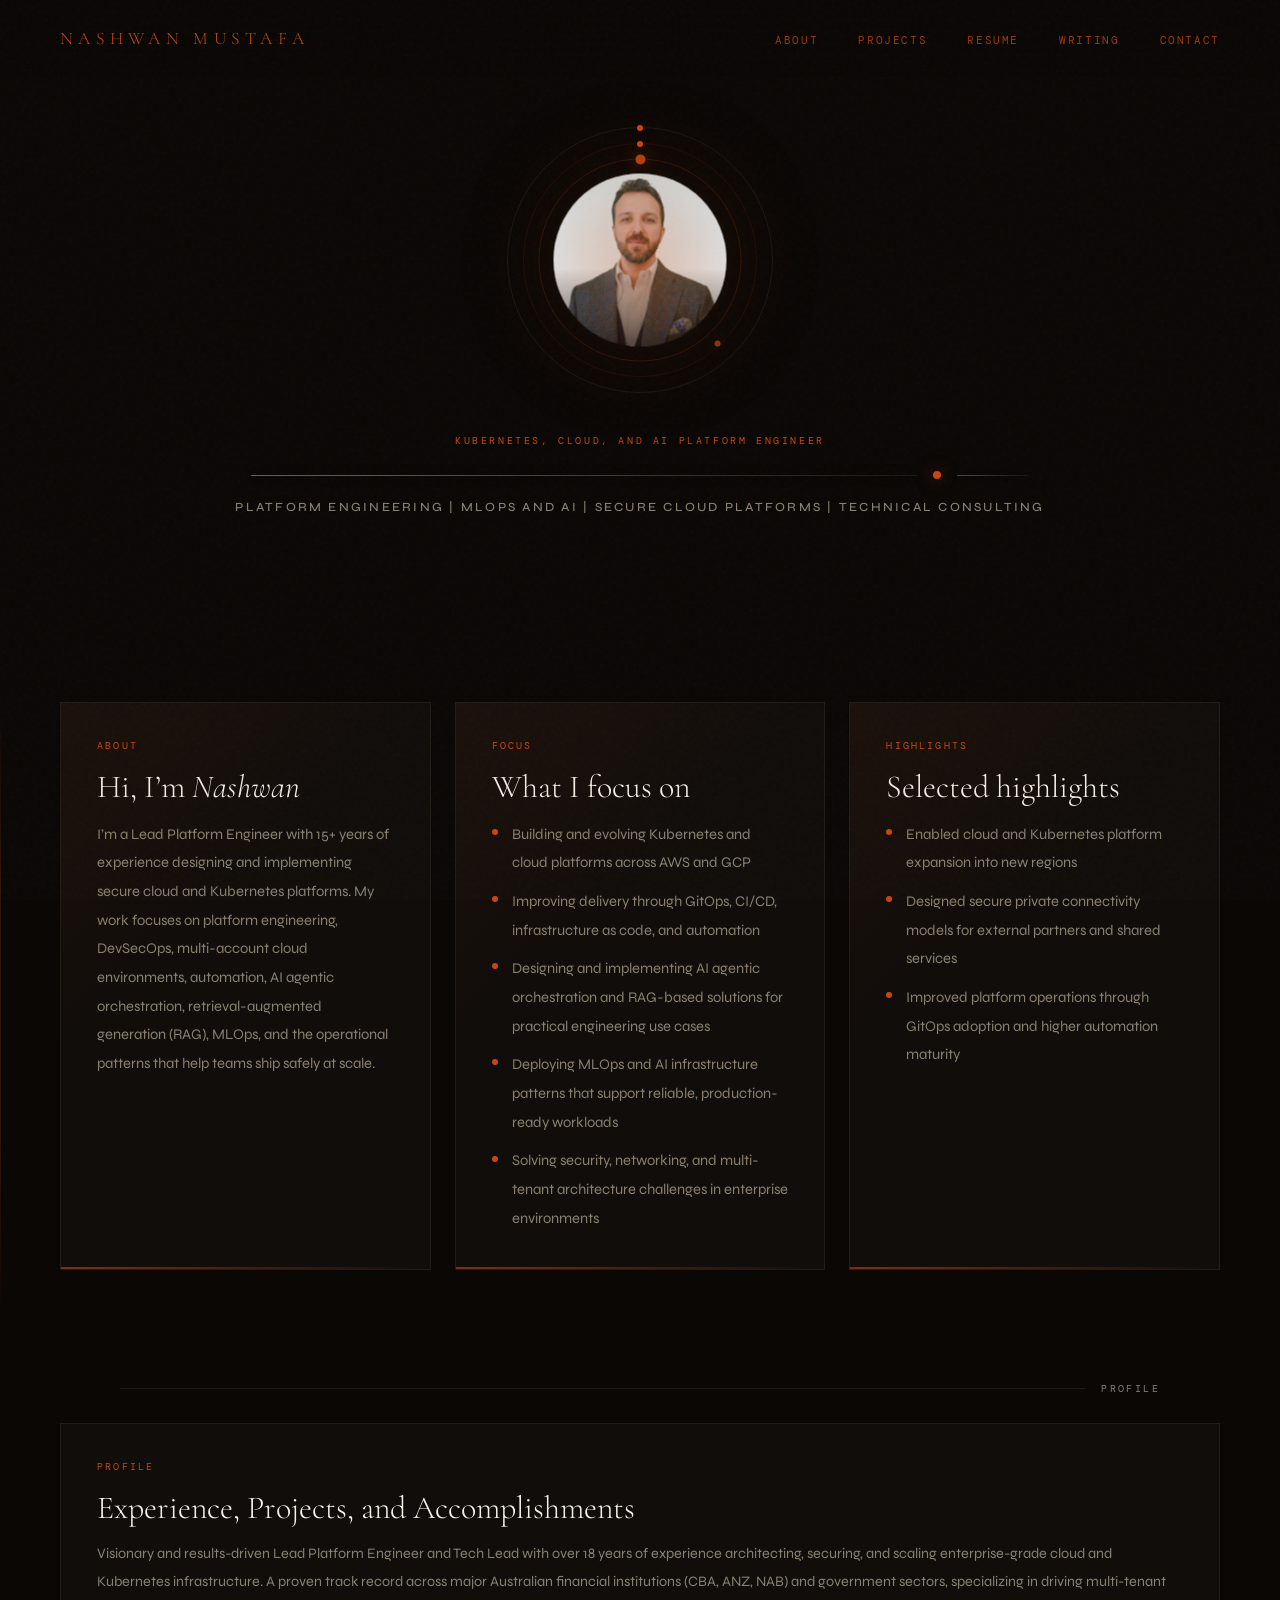
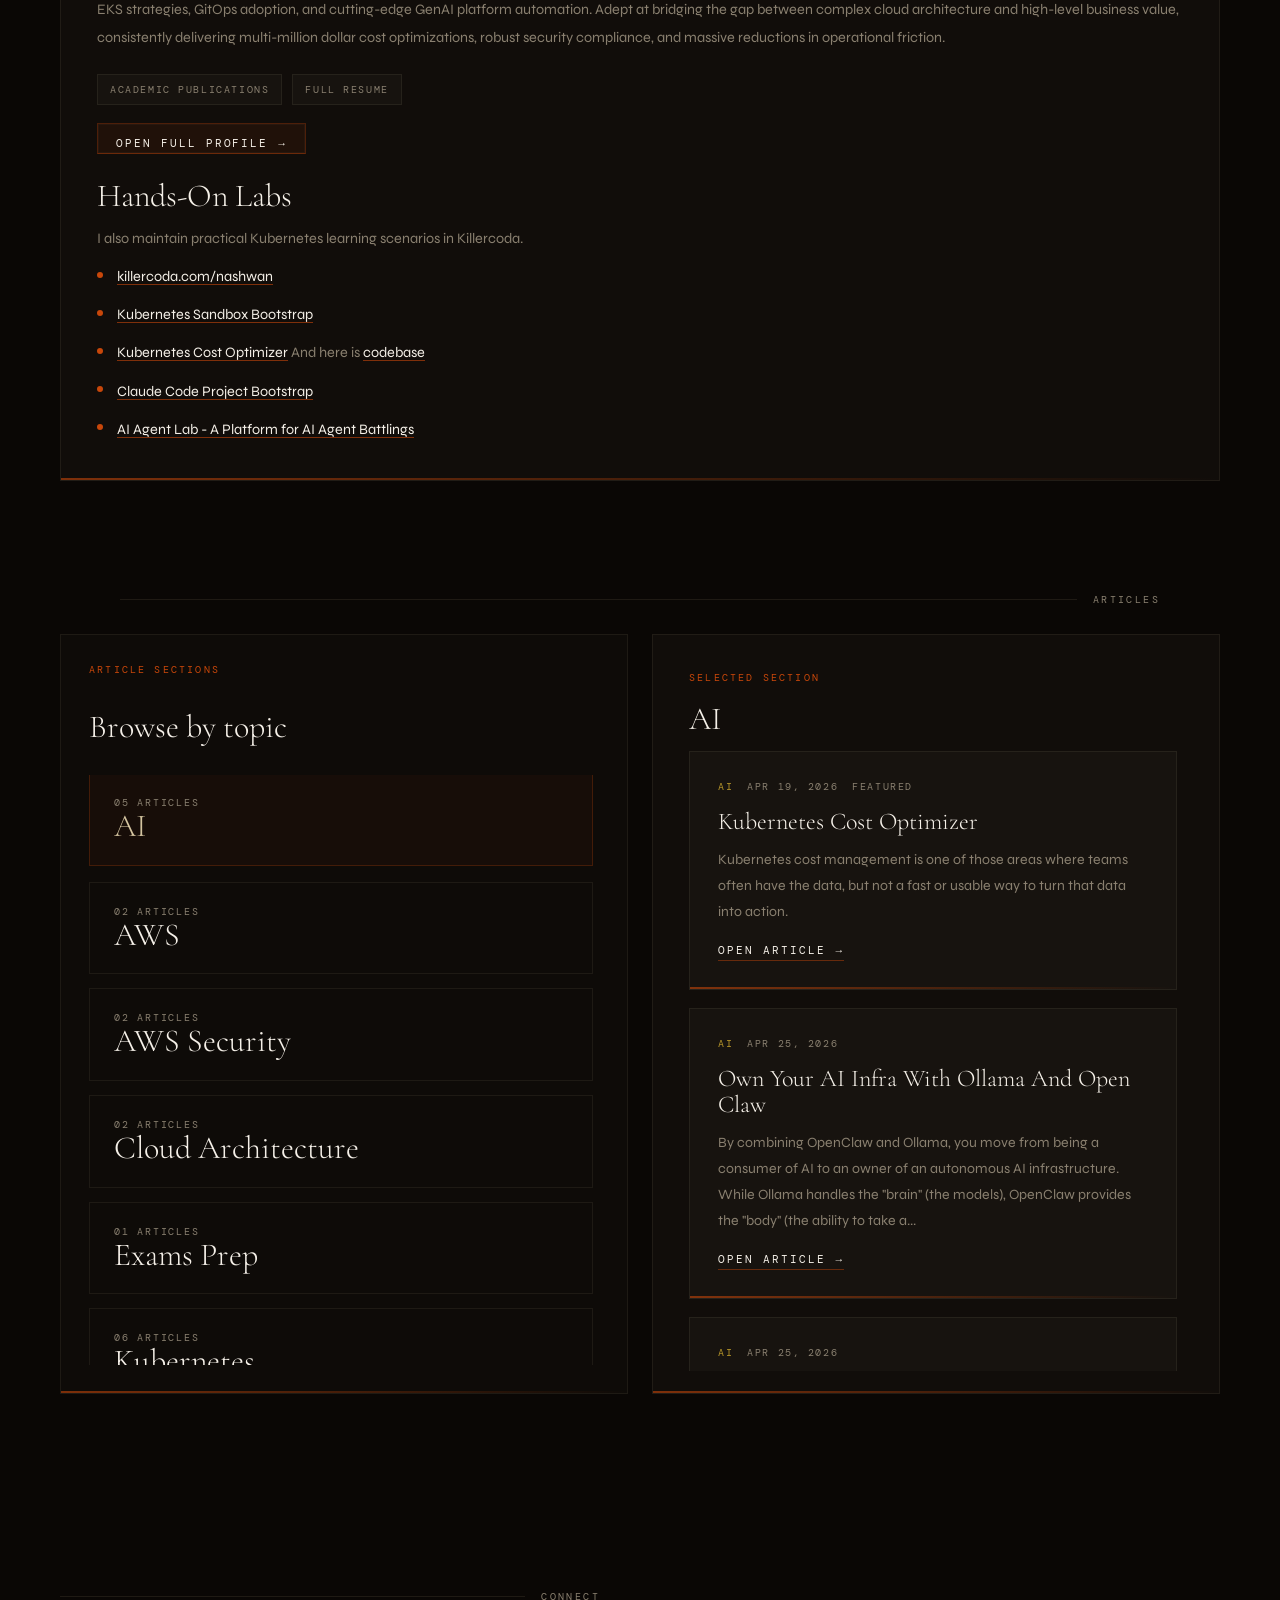
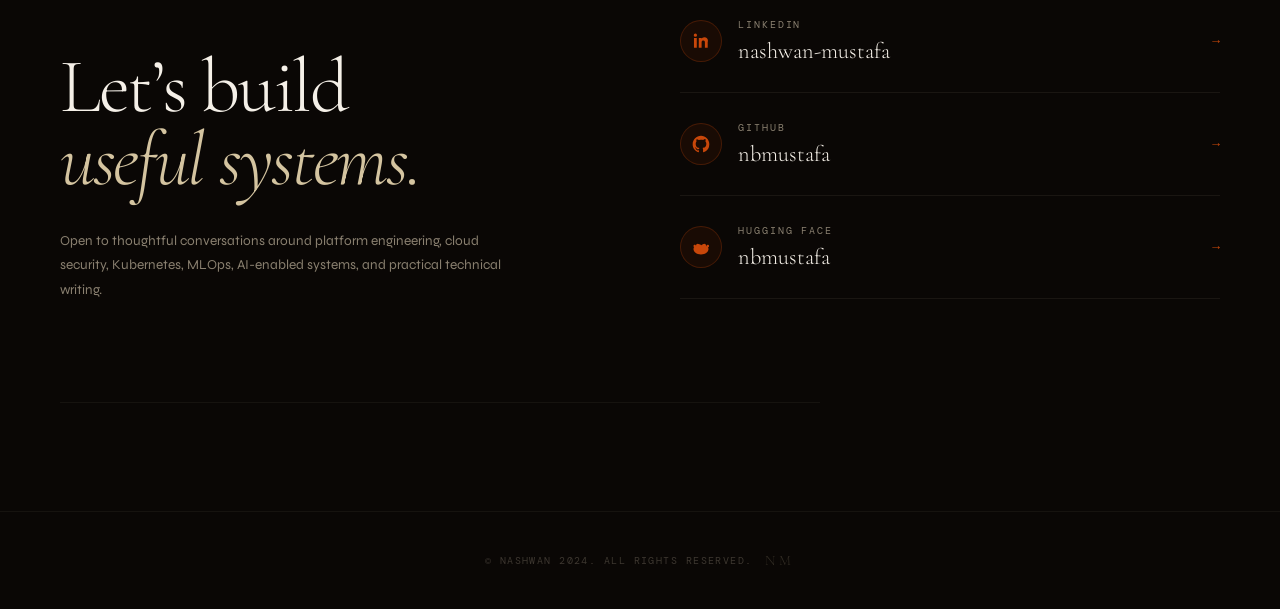
==== commit 8cdaa422: "new style" ====
--- a/index.html
+++ b/index.html
@@ -33,10 +33,6 @@
     overflow-x: hidden;
   }
 
-  body.custom-cursor-enabled {
-    cursor: none;
-  }
-
   body::before {
     content: '';
     position: fixed;
@@ -48,6 +44,11 @@
   }
 
   a { color: inherit; }
+
+  button,
+  a {
+    transition: color 0.25s ease, transform 0.25s ease, text-shadow 0.25s ease, box-shadow 0.25s ease, border-color 0.25s ease, background 0.25s ease;
+  }
 
   .cursor {
     position: fixed;
@@ -129,6 +130,28 @@
 
   .nav-links a:hover,
   .nav-links a:focus-visible { color: var(--ember); }
+
+  @media (hover: hover) and (pointer: fine) {
+    .nav-links a:hover,
+    .article-link:hover,
+    .rich-markdown a:hover,
+    .nav-logo:hover,
+    .contact-link-item:hover .contact-link-handle {
+      text-shadow: 0 0 18px rgba(200,71,10,0.2);
+    }
+
+    .article-link:hover,
+    .rich-markdown a:hover {
+      color: var(--sand);
+      text-decoration-color: rgba(184,151,42,0.85);
+    }
+
+    .article-topic-button:hover,
+    .resume-link:hover,
+    .viewer-close:hover {
+      box-shadow: 0 10px 30px rgba(0,0,0,0.16);
+    }
+  }
 
   .hero {
     position: relative;
